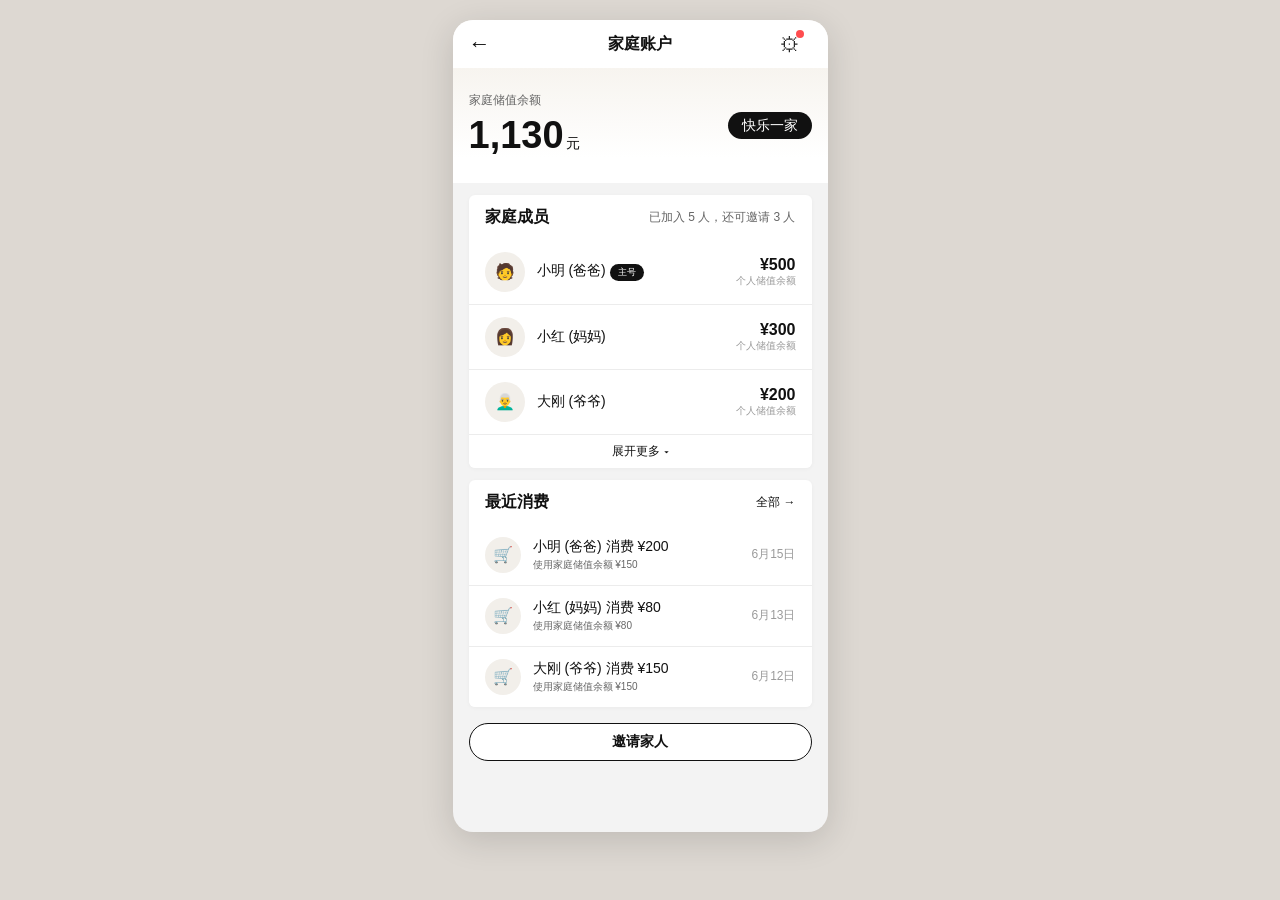
==== dashboard.html @ 266c3dd4 "家庭账户原型 1.0" ====
<!DOCTYPE html>
<html lang="zh-CN">
<head>
<meta charset="UTF-8">
<meta name="viewport" content="width=device-width, initial-scale=1.0">
<title>家庭账户 · 家庭看板</title>
<link rel="stylesheet" href="common.css">
<style>
  /* --- 看板 - 总余额卡片 --- */
  .balance-card {
    margin: 0 0 var(--sp-sm);
    padding: var(--sp-lg) var(--sp-md) var(--sp-md);
    background: linear-gradient(180deg, #F7F4EF 0%, #FFFFFF 78%);
    border-radius: 0;
    color: var(--color-title);
    position: relative;
  }
  .balance-label { font-size: var(--fs-sm); color: var(--color-secondary); margin-bottom: var(--sp-xxs); }
  .balance-amount { font-size: 38px; font-family: var(--font-num); font-weight: 700; line-height: 1.2; }
  .balance-unit { font-size: var(--fs-base); font-weight: 400; margin-left: 2px; }
  .balance-meta { display: flex; justify-content: space-between; align-items: flex-end; margin-top: var(--sp-xs); }
  .balance-members { font-size: var(--fs-sm); color: var(--color-secondary); }
  .balance-family-name { font-size: var(--fs-sm); color: var(--color-secondary); }

  /* --- 成员列表 --- */
  .member-list-card { margin: 0 var(--sp-md) var(--sp-sm); }
  .section-title {
    display: flex; align-items: center; justify-content: space-between;
    padding: var(--sp-sm) var(--sp-md);
  }
  .section-title-text { font-size: var(--fs-md); font-weight: 600; color: var(--color-title); }
  .section-title-num { font-size: var(--fs-sm); color: var(--color-secondary); }
  .member-row {
    display: flex; align-items: center; padding: var(--sp-sm) var(--sp-md);
    border-bottom: 0.5px solid var(--color-divider);
    background: var(--color-white);
  }
  .member-row:last-child { border-bottom: none; border-radius: 0 0 var(--radius-md) var(--radius-md); }
  .member-row-avatar {
    width: 40px; height: 40px;
    border-radius: 50%;
    background: var(--color-warm-bg);
    margin-right: var(--sp-sm);
    display: flex; align-items: center; justify-content: center;
    font-size: var(--fs-md);
    flex-shrink: 0;
  }
  .member-row-info { flex: 1; min-width: 0; }
  .member-row-name { font-size: var(--fs-base); font-weight: 500; color: var(--color-title); }
  .member-row-role { font-size: var(--fs-xs); color: var(--color-placeholder); }
  .member-row-balance { text-align: right; }
  .member-row-balance-amount { font-family: var(--font-num); font-weight: 700; font-size: var(--fs-md); color: var(--color-title); }
  .member-row-balance-label { font-size: var(--fs-xs); color: var(--color-placeholder); }
  .member-row.overflow { display: none; }
  .member-row.overflow.show { display: flex; }

  .member-fold-btn {
    display: flex; align-items: center; justify-content: center; gap: var(--sp-xxs);
    padding: var(--sp-xs) var(--sp-md);
    font-size: var(--fs-sm);
    color: var(--color-title);
    cursor: pointer;
    background: var(--color-white);
    border-radius: 0 0 var(--radius-md) var(--radius-md);
  }
  .member-fold-btn:active { background: var(--color-bg); }

  /* --- 消费动态卡片 --- */
  .tx-preview-card { margin: 0 var(--sp-md); }
  .tx-preview-item {
    display: flex; align-items: center; padding: var(--sp-sm) var(--sp-md);
    border-bottom: 0.5px solid var(--color-divider);
    background: var(--color-white);
  }
  .tx-preview-item:last-child { border-bottom: none; border-radius: 0 0 var(--radius-md) var(--radius-md); }
  .tx-preview-icon {
    width: 36px; height: 36px;
    border-radius: 50%;
    background: var(--color-warm-bg);
    display: flex; align-items: center; justify-content: center;
    margin-right: var(--sp-sm);
    font-size: 16px;
    flex-shrink: 0;
  }
  .tx-preview-info { flex: 1; min-width: 0; }
  .tx-preview-title { font-size: var(--fs-base); color: var(--color-title); }
  .tx-preview-detail { font-size: var(--fs-xs); color: var(--color-secondary); margin-top: 2px; }
  .tx-preview-date { font-size: var(--fs-sm); color: var(--color-placeholder); white-space: nowrap; flex-shrink: 0; }

  .view-more {
    color: var(--color-title); font-size: var(--fs-sm);
    text-decoration: none; display: flex; align-items: center; gap: var(--sp-xxs);
  }

  /* --- 设置图标 --- */
  .settings-icon-wrapper { position: relative; display: inline-block; }
  .settings-icon {
    width: 44px; height: 44px;
    display: flex; align-items: center; justify-content: center;
    font-size: 20px; cursor: pointer; color: var(--color-body);
  }
  .settings-icon-wrapper .red-dot {
    position: absolute;
    width: 8px; height: 8px;
    border-radius: 50%;
    background: var(--color-error);
    top: 8px; right: 8px;
  }

  /* --- 邀请按钮 --- */
  .invite-section {
    padding: var(--sp-md);
    text-align: center;
  }
  .invite-desc {
    font-size: var(--fs-sm); color: var(--color-secondary);
    margin-bottom: var(--sp-sm);
  }
</style>
</head>
<body>

<div class="phone-frame">
  <!-- 导航栏 -->
  <div class="navbar">
    <button class="navbar-back">←</button>
    <div class="navbar-title">家庭账户</div>
    <div class="navbar-action">
      <div class="settings-icon-wrapper" onclick="goToSettings()">
        <div class="settings-icon">⚙</div>
        <div class="red-dot" id="approvalDot" style="display: flex;"></div>
      </div>
    </div>
  </div>

  <div class="page-content">

    <!-- 总余额卡片 -->
    <div class="balance-card">
      <div class="flex-between">
        <div>
          <div class="balance-label">家庭储值余额</div>
          <div class="balance-amount">1,130<span class="balance-unit">元</span></div>
        </div>
        <div style="text-align:right;">
          <div class="tag" style="background:#111;color:#fff;font-size:14px;padding:4px 14px;border-radius:999px;">快乐一家</div>
        </div>
      </div>
      <div class="balance-meta">
      </div>
    </div>

    <!-- 成员个人储值余额列表 -->
    <div class="member-list-card card">
      <div class="section-title">
        <span class="section-title-text">家庭成员</span>
        <span class="section-title-num">已加入 5 人，还可邀请 3 人</span>
      </div>
      <div class="member-row">
        <div class="member-row-avatar">🧑</div>
        <div class="member-row-info">
          <div class="member-row-name">小明 (爸爸)<span class="tag tag-primary" style="font-size:9px;margin-left:4px;">主号</span></div>
        </div>
        <div class="member-row-balance">
          <div class="member-row-balance-amount">¥500</div>
          <div class="member-row-balance-label">个人储值余额</div>
        </div>
      </div>
      <div class="member-row">
        <div class="member-row-avatar">👩</div>
        <div class="member-row-info">
          <div class="member-row-name">小红 (妈妈)</div>
        </div>
        <div class="member-row-balance">
          <div class="member-row-balance-amount">¥300</div>
          <div class="member-row-balance-label">个人储值余额</div>
        </div>
      </div>
      <div class="member-row">
        <div class="member-row-avatar">👨‍🦳</div>
        <div class="member-row-info">
          <div class="member-row-name">大刚 (爷爷)</div>
        </div>
        <div class="member-row-balance">
          <div class="member-row-balance-amount">¥200</div>
          <div class="member-row-balance-label">个人储值余额</div>
        </div>
      </div>
      <div class="member-row overflow">
        <div class="member-row-avatar">👦</div>
        <div class="member-row-info">
          <div class="member-row-name">小宝 (儿子)</div>
        </div>
        <div class="member-row-balance">
          <div class="member-row-balance-amount">¥50</div>
          <div class="member-row-balance-label">个人储值余额</div>
        </div>
      </div>
      <div class="member-row overflow">
        <div class="member-row-avatar">👧</div>
        <div class="member-row-info">
          <div class="member-row-name">小花 (女儿)</div>
        </div>
        <div class="member-row-balance">
          <div class="member-row-balance-amount">¥80</div>
          <div class="member-row-balance-label">个人储值余额</div>
        </div>
      </div>
      <div class="member-fold-btn" onclick="toggleMembers(this)">
        <span>展开更多</span><span style="font-size:10px;">▾</span>
      </div>
    </div>

    <!-- 最近消费动态 -->
    <div class="tx-preview-card card">
      <div class="section-title">
        <span class="section-title-text">最近消费</span>
        <a href="transactions.html" class="view-more">全部 →</a>
      </div>
      <div class="tx-preview-item">
        <div class="tx-preview-icon">🛒</div>
        <div class="tx-preview-info">
          <div class="tx-preview-title">小明 (爸爸) 消费 ¥200</div>
          <div class="tx-preview-detail">使用家庭储值余额 ¥150</div>
        </div>
        <div class="tx-preview-date">6月15日</div>
      </div>
      <div class="tx-preview-item">
        <div class="tx-preview-icon">🛒</div>
        <div class="tx-preview-info">
          <div class="tx-preview-title">小红 (妈妈) 消费 ¥80</div>
          <div class="tx-preview-detail">使用家庭储值余额 ¥80</div>
        </div>
        <div class="tx-preview-date">6月13日</div>
      </div>
      <div class="tx-preview-item">
        <div class="tx-preview-icon">🛒</div>
        <div class="tx-preview-info">
          <div class="tx-preview-title">大刚 (爷爷) 消费 ¥150</div>
          <div class="tx-preview-detail">使用家庭储值余额 ¥150</div>
        </div>
        <div class="tx-preview-date">6月12日</div>
      </div>
    </div>

    <!-- 邀请家人按钮 -->
    <div class="invite-section">
      <button class="btn btn-secondary btn-block" onclick="goToInvite()">邀请家人</button>
    </div>

  </div><!-- /page-content -->
</div>

<script>
function goToSettings() {
  window.location.href = 'settings-panel.html';
}
function goToInvite() {
  window.location.href = 'invite-qr.html';
}
function toggleMembers(btn) {
  const rows = document.querySelectorAll('.member-row.overflow');
  const expanded = rows[0].classList.contains('show');
  rows.forEach(r => r.classList.toggle('show', !expanded));
  btn.innerHTML = expanded ? '<span>展开更多</span><span style="font-size:10px;">▾</span>' : '<span>收起</span><span style="font-size:10px;">▴</span>';
}
</script>

</body>
</html>
---- common.css ----
/* ========================================
   九木杂物社 · 家庭账户 · 设计 Token
   遵循 微信小程序设计规范 v1.0
   ======================================== */

/* --- CSS Variables / Design Tokens --- */
:root {
  /* 品牌色：贴近实际小程序的会员中心风格 */
  --color-primary: #111111;
  --color-primary-light: #E9E2D6;
  --color-primary-dark: #000000;

  /* 功能色 */
  --color-success: #52C41A;
  --color-warning: #FAAD14;
  --color-error: #FF4D4F;
  --color-info: #1890FF;

  /* 中性色 */
  --color-title: #111111;
  --color-body: #252525;
  --color-secondary: #666666;
  --color-placeholder: #9A9A9A;
  --color-divider: #ECECEC;
  --color-bg: #F3F3F3;
  --color-white: #FFFFFF;
  --color-warm-bg: #F2EFEA;
  --color-panel: #FAFAFA;

  /* 字体 */
  --font-cn: 'PingFang SC', 'Hiragino Sans GB', 'Microsoft YaHei', sans-serif;
  --font-num: 'DIN Alternate', 'Helvetica Neue', Arial, sans-serif;

  /* 字号 */
  --fs-xl: 24px;
  --fs-lg: 18px;
  --fs-md: 16px;
  --fs-base: 14px;
  --fs-sm: 12px;
  --fs-xs: 10px;

  /* 间距 */
  --sp-xxs: 4px;
  --sp-xs: 8px;
  --sp-sm: 12px;
  --sp-md: 16px;
  --sp-lg: 24px;
  --sp-xl: 32px;

  /* 圆角 */
  --radius-sm: 4px;
  --radius-md: 6px;
  --radius-lg: 10px;
  --radius-full: 999px;

  /* 阴影 */
  --shadow-card: 0 1px 4px rgba(0,0,0,0.04);
  --shadow-btn: none;
  --shadow-popup: 0 -6px 22px rgba(0,0,0,0.10);
}

/* --- Reset --- */
*, *::before, *::after {
  box-sizing: border-box;
  margin: 0;
  padding: 0;
}

body {
  font-family: var(--font-cn);
  font-size: var(--fs-base);
  color: var(--color-body);
  background: #DDD8D2;
  -webkit-font-smoothing: antialiased;
  display: flex;
  justify-content: center;
  align-items: flex-start;
  min-height: 100vh;
  padding: 20px 0;
}

/* --- 手机壳容器 --- */
.phone-frame {
  width: 375px;
  min-height: 812px;
  background: var(--color-bg);
  border-radius: 20px;
  overflow: hidden;
  box-shadow: 0 8px 34px rgba(0,0,0,0.14);
  position: relative;
  display: flex;
  flex-direction: column;
}

/* --- 导航栏 --- */
.navbar {
  height: 48px;
  background: var(--color-white);
  display: flex;
  align-items: center;
  justify-content: center;
  position: relative;
  padding: 0 var(--sp-md);
  border-bottom: none;
}
.navbar-back {
  position: absolute;
  left: var(--sp-md);
  border: none;
  background: none;
  font-size: 22px;
  color: var(--color-title);
  cursor: pointer;
  width: 44px;
  height: 44px;
  display: flex;
  align-items: center;
  justify-content: flex-start;
  padding: 0;
}
.navbar-title {
  font-size: var(--fs-md);
  font-weight: 700;
  color: var(--color-title);
}
.navbar-action {
  position: absolute;
  right: var(--sp-md);
  border: none;
  background: none;
  font-size: var(--fs-base);
  color: var(--color-title);
  cursor: pointer;
  white-space: nowrap;
}

/* --- 页面内容区 --- */
.page-content {
  flex: 1;
  overflow-y: auto;
  padding-bottom: 20px;
}

/* --- 卡片容器 --- */
.card {
  background: var(--color-white);
  border-radius: var(--radius-md);
  margin: var(--sp-sm) var(--sp-md);
  overflow: hidden;
  box-shadow: var(--shadow-card);
}
.card-body {
  padding: var(--sp-md);
}
.card-full {
  margin: 0;
  border-radius: 0;
}

/* --- 品牌色大卡片 --- */
.card-brand {
  background: var(--color-white);
  color: var(--color-title);
  margin: var(--sp-md);
  border-radius: var(--radius-lg);
  padding: var(--sp-md) var(--sp-md);
  box-shadow: var(--shadow-card);
}

/* --- 按钮 --- */
.btn {
  display: inline-flex;
  align-items: center;
  justify-content: center;
  height: 38px;
  border-radius: var(--radius-full);
  font-size: var(--fs-base);
  font-weight: 700;
  border: none;
  cursor: pointer;
  transition: opacity 0.1s, transform 0.1s;
  padding: 0 24px;
  font-family: var(--font-cn);
}
.btn:active {
  opacity: 0.8;
  transform: scale(0.96);
}
.btn-primary {
  background: var(--color-primary);
  color: var(--color-white);
  box-shadow: var(--shadow-btn);
}
.btn-secondary {
  background: var(--color-white);
  border: 1px solid var(--color-title);
  color: var(--color-title);
}
.btn-text {
  background: none;
  color: var(--color-title);
  padding: 0 8px;
  height: auto;
}
.btn-block {
  display: flex;
  width: 100%;
}
.btn-danger {
  background: var(--color-error);
  color: var(--color-white);
}
.btn-sm {
  height: 32px;
  padding: 0 16px;
  font-size: var(--fs-sm);
}

/* --- 分隔线 --- */
.divider {
  height: 0.5px;
  background: var(--color-divider);
  margin: 0 var(--sp-md);
}
.divider-thin {
  height: 0.5px;
  background: var(--color-divider);
}

/* --- 数字字体 --- */
.num {
  font-family: var(--font-num);
  font-weight: 700;
}
.num-lg {
  font-family: var(--font-num);
  font-weight: 700;
  font-size: 28px;
}
.num-xl {
  font-family: var(--font-num);
  font-weight: 700;
  font-size: 32px;
}

/* --- 标签/徽章 --- */
.tag {
  display: inline-block;
  padding: 2px 8px;
  border-radius: var(--radius-full);
  font-size: var(--fs-xs);
  font-weight: 500;
  line-height: 1.4;
}
.tag-primary {
  background: var(--color-primary);
  color: var(--color-white);
}
.tag-secondary {
  background: var(--color-warm-bg);
  color: var(--color-primary);
}

/* --- 头像 --- */
.avatar {
  width: 44px;
  height: 44px;
  border-radius: 50%;
  background: var(--color-divider);
  overflow: hidden;
  flex-shrink: 0;
}
.avatar img {
  width: 100%;
  height: 100%;
  object-fit: cover;
}
.avatar-lg {
  width: 56px;
  height: 56px;
}

/* --- 红点角标 --- */
.badge-dot {
  position: absolute;
  width: 8px;
  height: 8px;
  border-radius: 50%;
  background: var(--color-error);
  top: -2px;
  right: -2px;
}

/* --- 浮层遮罩 --- */
.overlay {
  position: fixed;
  top: 0;
  left: 0;
  right: 0;
  bottom: 0;
  background: rgba(0,0,0,0.4);
  z-index: 100;
  display: flex;
  align-items: flex-end;
  justify-content: center;
}
.overlay-content {
  width: 375px;
  background: var(--color-white);
  border-radius: var(--radius-lg) var(--radius-lg) 0 0;
  padding: var(--sp-md);
  padding-bottom: calc(var(--sp-lg) + 34px);
  animation: slideUp 0.3s ease-out;
}
@keyframes slideUp {
  from { transform: translateY(100%); }
  to { transform: translateY(0); }
}

/* --- 间距工具 --- */
.mt-8 { margin-top: 8px; }
.mt-12 { margin-top: 12px; }
.mt-16 { margin-top: 16px; }
.mt-24 { margin-top: 24px; }
.mb-8 { margin-bottom: 8px; }
.mb-16 { margin-bottom: 16px; }
.px-16 { padding-left: var(--sp-md); padding-right: var(--sp-md); }

/* --- 弹性工具 --- */
.flex-row {
  display: flex;
  align-items: center;
}
.flex-between {
  display: flex;
  align-items: center;
  justify-content: space-between;
}
.flex-1 { flex: 1; }
.gap-8 { gap: var(--sp-xs); }
.gap-12 { gap: var(--sp-sm); }
.gap-16 { gap: var(--sp-md); }

/* --- 文字工具 --- */
.text-sm { font-size: var(--fs-sm); }
.text-xs { font-size: var(--fs-xs); }
.text-secondary { color: var(--color-secondary); }
.text-placeholder { color: var(--color-placeholder); }
.text-primary { color: var(--color-primary); }
.text-error { color: var(--color-error); }
.text-title { color: var(--color-title); }
.text-center { text-align: center; }
.text-bold { font-weight: 700; }

/* --- 列表行 --- */
.list-row {
  display: flex;
  align-items: center;
  padding: var(--sp-sm) var(--sp-md);
  background: var(--color-white);
  min-height: 52px;
}
.list-row-tap:active {
  background: var(--color-bg);
}

/* --- 输入框 --- */
.input {
  width: 100%;
  height: 40px;
  border: 1px solid var(--color-divider);
  border-radius: var(--radius-md);
  padding: 0 var(--sp-sm);
  font-size: var(--fs-base);
  font-family: var(--font-cn);
  color: var(--color-body);
  outline: none;
  transition: border-color 0.15s;
  background: var(--color-panel);
}
.input:focus {
  border-color: var(--color-primary);
}
.textarea {
  width: 100%;
  padding: var(--sp-sm);
  border: 1px solid var(--color-divider);
  border-radius: var(--radius-md);
  font-size: var(--fs-base);
  font-family: var(--font-cn);
  color: var(--color-body);
  outline: none;
  resize: none;
  min-height: 80px;
  background: var(--color-panel);
}
.textarea:focus {
  border-color: var(--color-primary);
}

/* --- 空态 --- */
.empty-state {
  padding: 40px var(--sp-md);
  text-align: center;
  color: var(--color-placeholder);
}
.empty-state .empty-icon {
  font-size: 48px;
  margin-bottom: var(--sp-sm);
  opacity: 0.4;
}
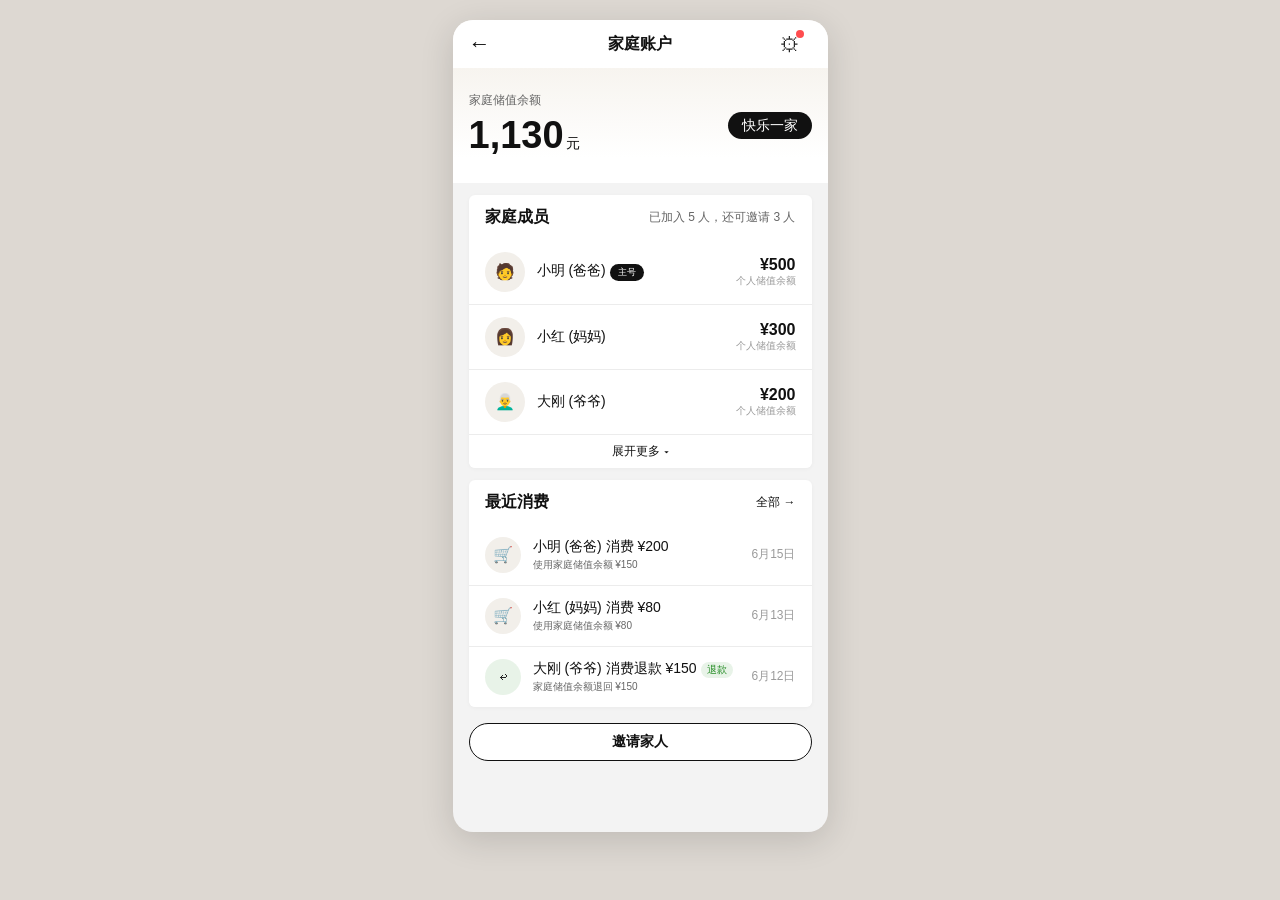
==== commit a2440637: "更新限额及消费明细" ====
--- a/dashboard.html
+++ b/dashboard.html
@@ -82,10 +82,24 @@
     font-size: 16px;
     flex-shrink: 0;
   }
+  .tx-preview-item.refund .tx-preview-icon {
+    background: rgba(34,139,34,0.1);
+  }
   .tx-preview-info { flex: 1; min-width: 0; }
   .tx-preview-title { font-size: var(--fs-base); color: var(--color-title); }
   .tx-preview-detail { font-size: var(--fs-xs); color: var(--color-secondary); margin-top: 2px; }
+  .tx-preview-detail.refund { color: #228B22; }
   .tx-preview-date { font-size: var(--fs-sm); color: var(--color-placeholder); white-space: nowrap; flex-shrink: 0; }
+  .tx-preview-refund-badge {
+    display: inline-block;
+    padding: 1px 6px;
+    border-radius: var(--radius-full);
+    font-size: 10px;
+    font-weight: 500;
+    background: rgba(34,139,34,0.1);
+    color: #228B22;
+    margin-left: 4px;
+  }
 
   .view-more {
     color: var(--color-title); font-size: var(--fs-sm);
@@ -115,6 +129,93 @@
   .invite-desc {
     font-size: var(--fs-sm); color: var(--color-secondary);
     margin-bottom: var(--sp-sm);
+  }
+
+  /* --- 限额标识 --- */
+  .limit-indicator {
+    display: inline-flex; align-items: center; gap: 3px;
+    padding: 3px 8px;
+    border-radius: var(--radius-full);
+    background: var(--color-warm-bg);
+    border: 1px dashed #D8CBB8;
+    font-size: 11px;
+    color: var(--color-title);
+    cursor: pointer;
+    transition: background 0.15s;
+    margin-top: 6px;
+    white-space: nowrap;
+  }
+  .limit-indicator:hover { background: #E8E1D8; }
+
+  /* --- 已使用额度 --- */
+  .limit-used {
+    font-size: 11px;
+    color: var(--color-secondary);
+    margin-top: 4px;
+    text-align: right;
+    display: none;
+  }
+  .limit-used .used-amount {
+    font-family: var(--font-num);
+    font-weight: 600;
+    color: var(--color-title);
+  }
+  .limit-remaining {
+    font-size: 11px;
+    color: var(--color-secondary);
+    margin-top: 2px;
+    text-align: right;
+    display: none;
+  }
+  .limit-remaining .remaining-amount {
+    font-family: var(--font-num);
+    font-weight: 600;
+    color: var(--color-title);
+  }
+
+  /* --- 限额说明弹窗 --- */
+  .limit-info-overlay {
+    position: fixed;
+    top: 0; left: 0; right: 0; bottom: 0;
+    background: rgba(0,0,0,0.5);
+    z-index: 200;
+    display: none;
+    align-items: center;
+    justify-content: center;
+  }
+  .limit-info-overlay.show { display: flex; }
+  .limit-info-card {
+    width: 290px;
+    background: var(--color-white);
+    border-radius: var(--radius-lg);
+    padding: var(--sp-lg) var(--sp-md);
+    text-align: center;
+    box-shadow: 0 8px 24px rgba(0,0,0,0.16);
+  }
+  .limit-info-card h3 {
+    font-size: var(--fs-md);
+    color: var(--color-title);
+    margin-bottom: var(--sp-md);
+  }
+  .limit-info-body { text-align: left; margin-bottom: var(--sp-md); }
+  .limit-info-current {
+    background: var(--color-warm-bg);
+    padding: var(--sp-sm);
+    border-radius: var(--radius-md);
+    font-size: var(--fs-base);
+    color: var(--color-title);
+    margin-bottom: var(--sp-sm);
+  }
+  .limit-info-body p {
+    font-size: var(--fs-sm);
+    color: var(--color-secondary);
+    line-height: 1.7;
+    margin-bottom: var(--sp-xs);
+  }
+  .limit-info-note {
+    color: var(--color-placeholder) !important;
+    font-size: var(--fs-xs) !important;
+    margin-top: var(--sp-xs);
   }
 </style>
 </head>
@@ -144,6 +245,15 @@
         </div>
         <div style="text-align:right;">
           <div class="tag" style="background:#111;color:#fff;font-size:14px;padding:4px 14px;border-radius:999px;">快乐一家</div>
+          <div class="limit-indicator" id="limitIndicator" style="display:none;" onclick="showLimitInfo(event)">
+            ⓘ 限额 ¥<span id="limitAmountDisplay">200</span>/<span id="limitPeriodDisplay">日</span>
+          </div>
+          <div class="limit-used" id="limitUsed">
+            已使用 <span class="used-amount" id="limitUsedAmount">¥0</span>
+          </div>
+          <div class="limit-remaining" id="limitRemaining">
+            剩余可用 <span class="remaining-amount" id="limitRemainingAmount">¥200</span>
+          </div>
         </div>
       </div>
       <div class="balance-meta">
@@ -233,11 +343,11 @@
         </div>
         <div class="tx-preview-date">6月13日</div>
       </div>
-      <div class="tx-preview-item">
-        <div class="tx-preview-icon">🛒</div>
+      <div class="tx-preview-item refund">
+        <div class="tx-preview-icon">↩</div>
         <div class="tx-preview-info">
-          <div class="tx-preview-title">大刚 (爷爷) 消费 ¥150</div>
-          <div class="tx-preview-detail">使用家庭储值余额 ¥150</div>
+          <div class="tx-preview-title">大刚 (爷爷) 消费退款 ¥150<span class="tx-preview-refund-badge">退款</span></div>
+          <div class="tx-preview-detail">家庭储值余额退回 ¥150</div>
         </div>
         <div class="tx-preview-date">6月12日</div>
       </div>
@@ -249,6 +359,29 @@
     </div>
 
   </div><!-- /page-content -->
+
+  <!-- 限额说明弹窗 -->
+  <div class="limit-info-overlay" id="limitInfoOverlay" onclick="closeLimitInfo(event)">
+    <div class="limit-info-card" onclick="event.stopPropagation()">
+      <h3>💡 储值使用限额说明</h3>
+      <div class="limit-info-body">
+        <div class="limit-info-current">
+          当前设置：<strong>每<span id="limitInfoPeriod">日</span>限额 ¥<span id="limitInfoAmount">200</span></strong>
+        </div>
+        <div class="limit-info-current" style="margin-top:8px;">
+          本<span id="limitInfoPeriod2">日</span>已使用：<strong style="color:var(--color-title);">¥<span id="limitInfoUsed">0</span></strong>
+        </div>
+        <div class="limit-info-current" style="margin-top:8px;">
+          本<span id="limitInfoPeriod3">日</span>剩余可用：<strong style="color:var(--color-title);">¥<span id="limitInfoRemaining">200</span></strong>
+        </div>
+        <p>每名家庭成员从<strong>他人储值金</strong>扣减的合计金额不超过此限额。</p>
+        <p>超过限额后，本周期内不再从其他成员储值金扣减，差额需自行支付。</p>
+        <p class="limit-info-note">不影响消费人自己储值卡的正常使用。</p>
+      </div>
+      <button class="btn btn-primary btn-block" onclick="closeLimitInfo()">知道了</button>
+    </div>
+  </div>
+
 </div>
 
 <script>
@@ -264,6 +397,60 @@
   rows.forEach(r => r.classList.toggle('show', !expanded));
   btn.innerHTML = expanded ? '<span>展开更多</span><span style="font-size:10px;">▾</span>' : '<span>收起</span><span style="font-size:10px;">▴</span>';
 }
+
+// --- 限额标识 ---
+function loadLimitSettings() {
+  try {
+    var raw = localStorage.getItem('familyAccount_limit');
+    if (!raw) return null;
+    return JSON.parse(raw);
+  } catch(e) { return null; }
+}
+
+function initLimitIndicator() {
+  var settings = loadLimitSettings();
+  var indicator = document.getElementById('limitIndicator');
+  var usedRow = document.getElementById('limitUsed');
+  if (!settings || settings.mode !== 'limited') {
+    indicator.style.display = 'none';
+    usedRow.style.display = 'none';
+    return;
+  }
+  var periodMap = { day: '日', week: '周', month: '月' };
+  document.getElementById('limitAmountDisplay').textContent = settings.amount;
+  document.getElementById('limitPeriodDisplay').textContent = periodMap[settings.period] || '日';
+  indicator.style.display = 'inline-flex';
+
+  // 已使用额度（模拟数据，实际应从后端获取）
+  var used = settings.used || 0;
+  var remaining = settings.amount - used;
+  document.getElementById('limitUsedAmount').textContent = '¥' + used;
+  usedRow.style.display = 'block';
+  var remainingRow = document.getElementById('limitRemaining');
+  document.getElementById('limitRemainingAmount').textContent = '¥' + remaining;
+  remainingRow.style.display = 'block';
+}
+
+function showLimitInfo(e) {
+  e.stopPropagation();
+  var settings = loadLimitSettings();
+  if (!settings) return;
+  var periodMap = { day: '日', week: '周', month: '月' };
+  document.getElementById('limitInfoAmount').textContent = settings.amount;
+  document.getElementById('limitInfoPeriod').textContent = periodMap[settings.period] || '日';
+  document.getElementById('limitInfoPeriod2').textContent = periodMap[settings.period] || '日';
+  document.getElementById('limitInfoPeriod3').textContent = periodMap[settings.period] || '日';
+  document.getElementById('limitInfoUsed').textContent = settings.used || 0;
+  document.getElementById('limitInfoRemaining').textContent = (settings.amount - (settings.used || 0));
+  document.getElementById('limitInfoOverlay').classList.add('show');
+}
+
+function closeLimitInfo(e) {
+  if (e && e.target !== document.getElementById('limitInfoOverlay')) return;
+  document.getElementById('limitInfoOverlay').classList.remove('show');
+}
+
+initLimitIndicator();
 </script>
 
 </body>
